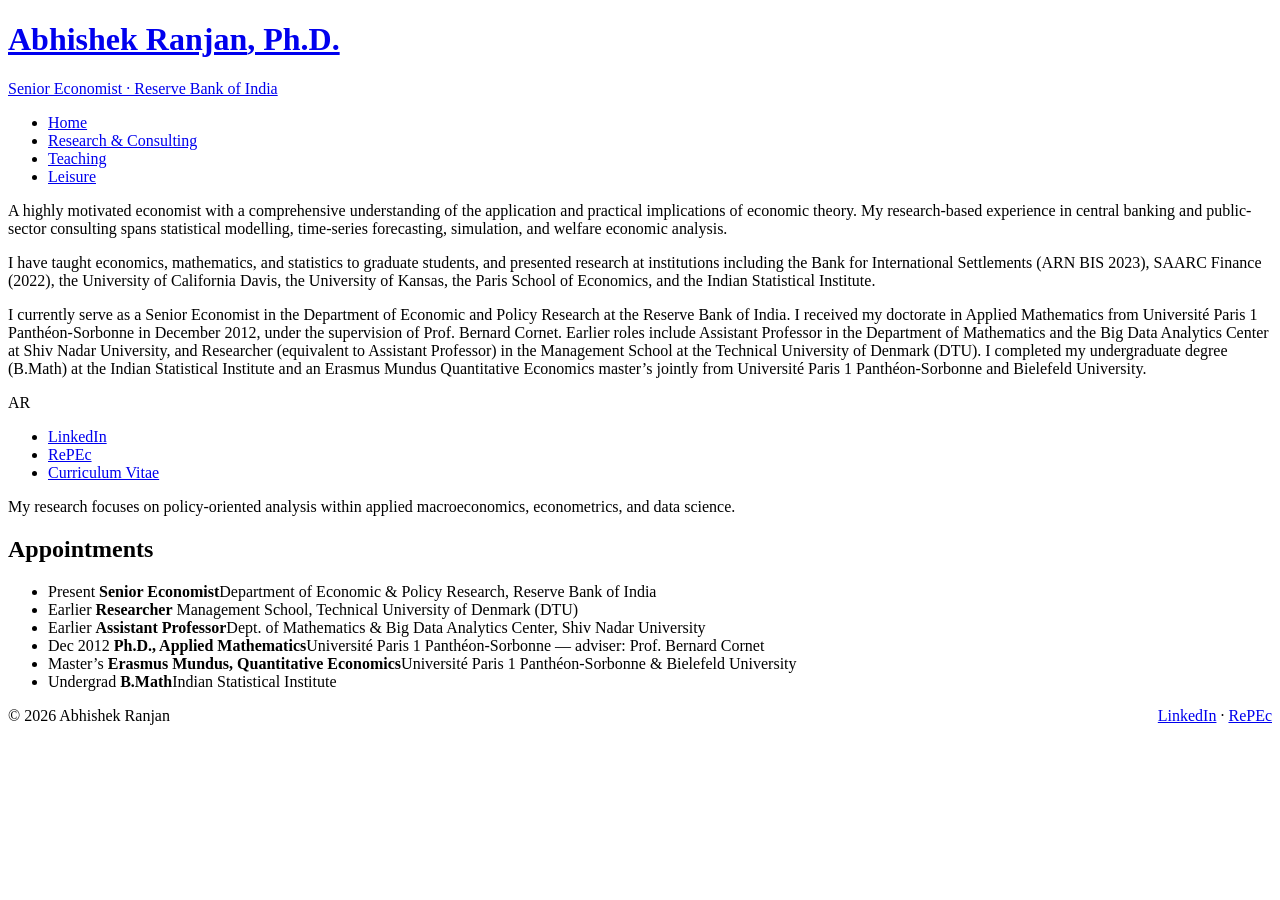
==== index.html @ cc07cfea "Add files via upload" ====
<!DOCTYPE html>
<html lang="en">
<head>
  <meta charset="UTF-8">
  <meta name="viewport" content="width=device-width, initial-scale=1.0">
  <title>Abhishek Ranjan, Ph.D.</title>
  <meta name="description" content="Abhishek Ranjan, Ph.D. — Senior Economist, Department of Economic and Policy Research, Reserve Bank of India. Applied macroeconomics, econometrics, and data science.">
  <link rel="preconnect" href="https://fonts.googleapis.com">
  <link rel="preconnect" href="https://fonts.gstatic.com" crossorigin>
  <link href="https://fonts.googleapis.com/css2?family=Spectral:ital,wght@0,300;0,500;0,600;1,400&family=Source+Serif+4:ital,opsz,wght@0,8..60,400;0,8..60,600;1,8..60,400&family=Inter:wght@400;500;600&display=swap" rel="stylesheet">
  <link rel="stylesheet" href="style.css">
</head>
<body>

  <header class="masthead">
    <div class="wrap masthead__inner">
      <a class="brand" href="index.html">
        <h1 class="brand__name">Abhishek Ranjan<span class="deg">, Ph.D.</span></h1>
        <div class="brand__role">Senior Economist &middot; Reserve Bank of India</div>
      </a>
    </div>
  </header>

  <nav class="nav" aria-label="Primary">
    <div class="wrap">
      <ul class="nav__list">
        <li><a href="index.html" aria-current="page">Home</a></li>
        <li><a href="research.html">Research &amp; Consulting</a></li>
        <li><a href="teaching.html">Teaching</a></li>
        <li><a href="leisure.html">Leisure</a></li>
      </ul>
    </div>
  </nav>

  <main>
    <div class="wrap">
      <section class="hero">
        <div class="hero__bio">
          <p>A highly motivated economist with a comprehensive understanding of the application and practical implications of economic theory. My research-based experience in central banking and public-sector consulting spans statistical modelling, time-series forecasting, simulation, and welfare economic analysis.</p>

          <p>I have taught economics, mathematics, and statistics to graduate students, and presented research at institutions including the Bank for International Settlements (ARN&nbsp;BIS&nbsp;2023), SAARC&nbsp;Finance (2022), the University of California&nbsp;Davis, the University of Kansas, the Paris School of Economics, and the Indian Statistical Institute.</p>

          <p>I currently serve as a Senior Economist in the Department of Economic and Policy Research at the Reserve Bank of India. I received my doctorate in Applied Mathematics from Universit&eacute; Paris&nbsp;1 Panth&eacute;on-Sorbonne in December&nbsp;2012, under the supervision of Prof.&nbsp;Bernard&nbsp;Cornet. Earlier roles include Assistant Professor in the Department of Mathematics and the Big Data Analytics Center at Shiv Nadar University, and Researcher (equivalent to Assistant Professor) in the Management School at the Technical University of Denmark (DTU). I completed my undergraduate degree (B.Math) at the Indian Statistical Institute and an Erasmus Mundus Quantitative Economics master&rsquo;s jointly from Universit&eacute; Paris&nbsp;1 Panth&eacute;on-Sorbonne and Bielefeld University.</p>
        </div>

        <aside class="hero__aside">
          <div class="avatar" aria-hidden="true">AR</div>
          <ul class="linklist">
            <li><a href="https://www.linkedin.com/in/abhishek-ranjan/" target="_blank" rel="noopener">LinkedIn</a></li>
            <li><a href="https://authors.repec.org/pro/pra760/" target="_blank" rel="noopener">RePEc</a></li>
            <li><a href="https://drive.google.com/file/d/1ZBOlLIemebpDx5hKwazUMTTmhmAqKeGt/view" target="_blank" rel="noopener">Curriculum Vitae</a></li>
          </ul>
        </aside>
      </section>

      <div class="focus">
        <p>My research focuses on policy-oriented analysis within applied macroeconomics, econometrics, and data science.</p>
      </div>

      <h2 class="sec">Appointments</h2>
      <ul class="rail">
        <li>
          <span class="when">Present</span>
          <span class="what"><strong>Senior Economist</strong><span>Department of Economic &amp; Policy Research, Reserve Bank of India</span></span>
        </li>
        <li>
          <span class="when">Earlier</span>
          <span class="what"><strong>Researcher</strong> <span>Management School, Technical University of Denmark (DTU)</span></span>
        </li>
        <li>
          <span class="when">Earlier</span>
          <span class="what"><strong>Assistant Professor</strong><span>Dept. of Mathematics &amp; Big Data Analytics Center, Shiv Nadar University</span></span>
        </li>
        <li>
          <span class="when">Dec 2012</span>
          <span class="what"><strong>Ph.D., Applied Mathematics</strong><span>Universit&eacute; Paris&nbsp;1 Panth&eacute;on-Sorbonne &mdash; adviser: Prof. Bernard Cornet</span></span>
        </li>
        <li>
          <span class="when">Master&rsquo;s</span>
          <span class="what"><strong>Erasmus Mundus, Quantitative Economics</strong><span>Universit&eacute; Paris&nbsp;1 Panth&eacute;on-Sorbonne &amp; Bielefeld University</span></span>
        </li>
        <li>
          <span class="when">Undergrad</span>
          <span class="what"><strong>B.Math</strong><span>Indian Statistical Institute</span></span>
        </li>
      </ul>
    </div>
  </main>

  <footer class="foot">
    <div class="wrap" style="display:flex;justify-content:space-between;gap:1rem;flex-wrap:wrap;width:100%;">
      <span>&copy; <span id="yr"></span> Abhishek Ranjan</span>
      <span><a href="https://www.linkedin.com/in/abhishek-ranjan/" target="_blank" rel="noopener">LinkedIn</a> &middot; <a href="https://authors.repec.org/pro/pra760/" target="_blank" rel="noopener">RePEc</a></span>
    </div>
  </footer>

  <script>document.getElementById('yr').textContent = new Date().getFullYear();</script>
</body>
</html>
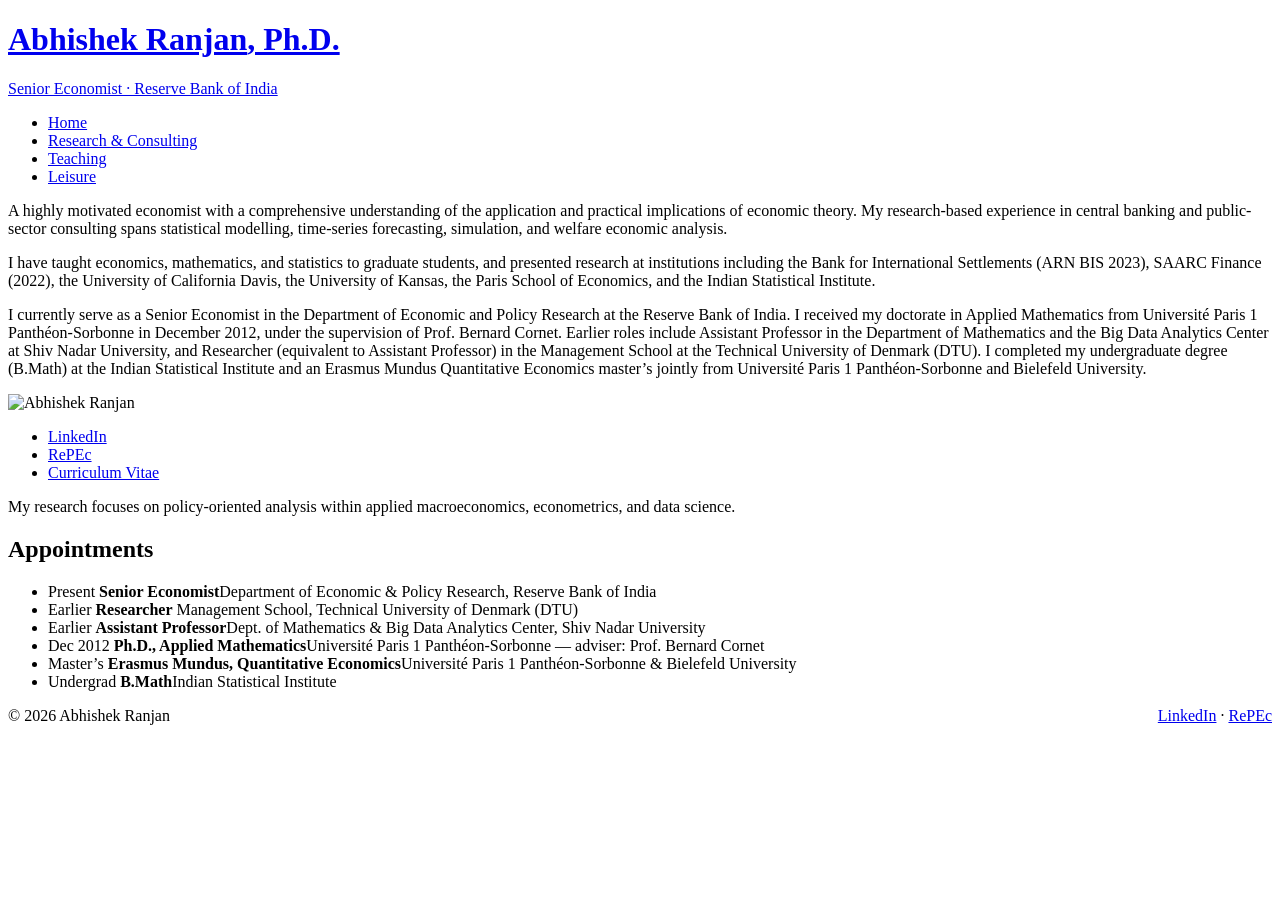
==== commit 0d6776d8: "Update avatar from div to img element Replaced avatar div with an image element for better visual re" ====
--- a/index.html
+++ b/index.html
@@ -1,14 +1,14 @@
 <!DOCTYPE html>
 <html lang="en">
-<head>
-  <meta charset="UTF-8">
-  <meta name="viewport" content="width=device-width, initial-scale=1.0">
-  <title>Abhishek Ranjan, Ph.D.</title>
-  <meta name="description" content="Abhishek Ranjan, Ph.D. — Senior Economist, Department of Economic and Policy Research, Reserve Bank of India. Applied macroeconomics, econometrics, and data science.">
-  <link rel="preconnect" href="https://fonts.googleapis.com">
-  <link rel="preconnect" href="https://fonts.gstatic.com" crossorigin>
-  <link href="https://fonts.googleapis.com/css2?family=Spectral:ital,wght@0,300;0,500;0,600;1,400&family=Source+Serif+4:ital,opsz,wght@0,8..60,400;0,8..60,600;1,8..60,400&family=Inter:wght@400;500;600&display=swap" rel="stylesheet">
-  <link rel="stylesheet" href="style.css">
+<head style="text-align: center;">
+    <meta charset="UTF-8">
+    <meta name="viewport" content="width=device-width, initial-scale=1.0">
+    <title>Abhishek Ranjan, Ph.D.</title> 
+    <meta name="description" content="Abhishek Ranjan, Ph.D. — Senior Economist, Department of Economic and Policy Research, Reserve Bank of India. Applied macroeconomics, econometrics, and data science.">
+    <link rel="preconnect" href="https://fonts.googleapis.com">
+    <link rel="preconnect" href="https://fonts.gstatic.com" crossorigin>
+    <link href="https://fonts.googleapis.com/css2?family=Spectral:ital,wght@0,300;0,500;0,600;1,400&family=Source+Serif+4:ital,opsz,wght@0,8..60,400;0,8..60,600;1,8..60,400&family=Inter:wght@400;500;600&display=swap" rel="stylesheet">
+    <link rel="stylesheet" href="style.css">
 </head>
 <body>
 
@@ -44,7 +44,7 @@
         </div>
 
         <aside class="hero__aside">
-          <div class="avatar" aria-hidden="true">AR</div>
+          <img class="avatar" src="photo.jpg" alt="Abhishek Ranjan" style="object-fit:cover;">
           <ul class="linklist">
             <li><a href="https://www.linkedin.com/in/abhishek-ranjan/" target="_blank" rel="noopener">LinkedIn</a></li>
             <li><a href="https://authors.repec.org/pro/pra760/" target="_blank" rel="noopener">RePEc</a></li>
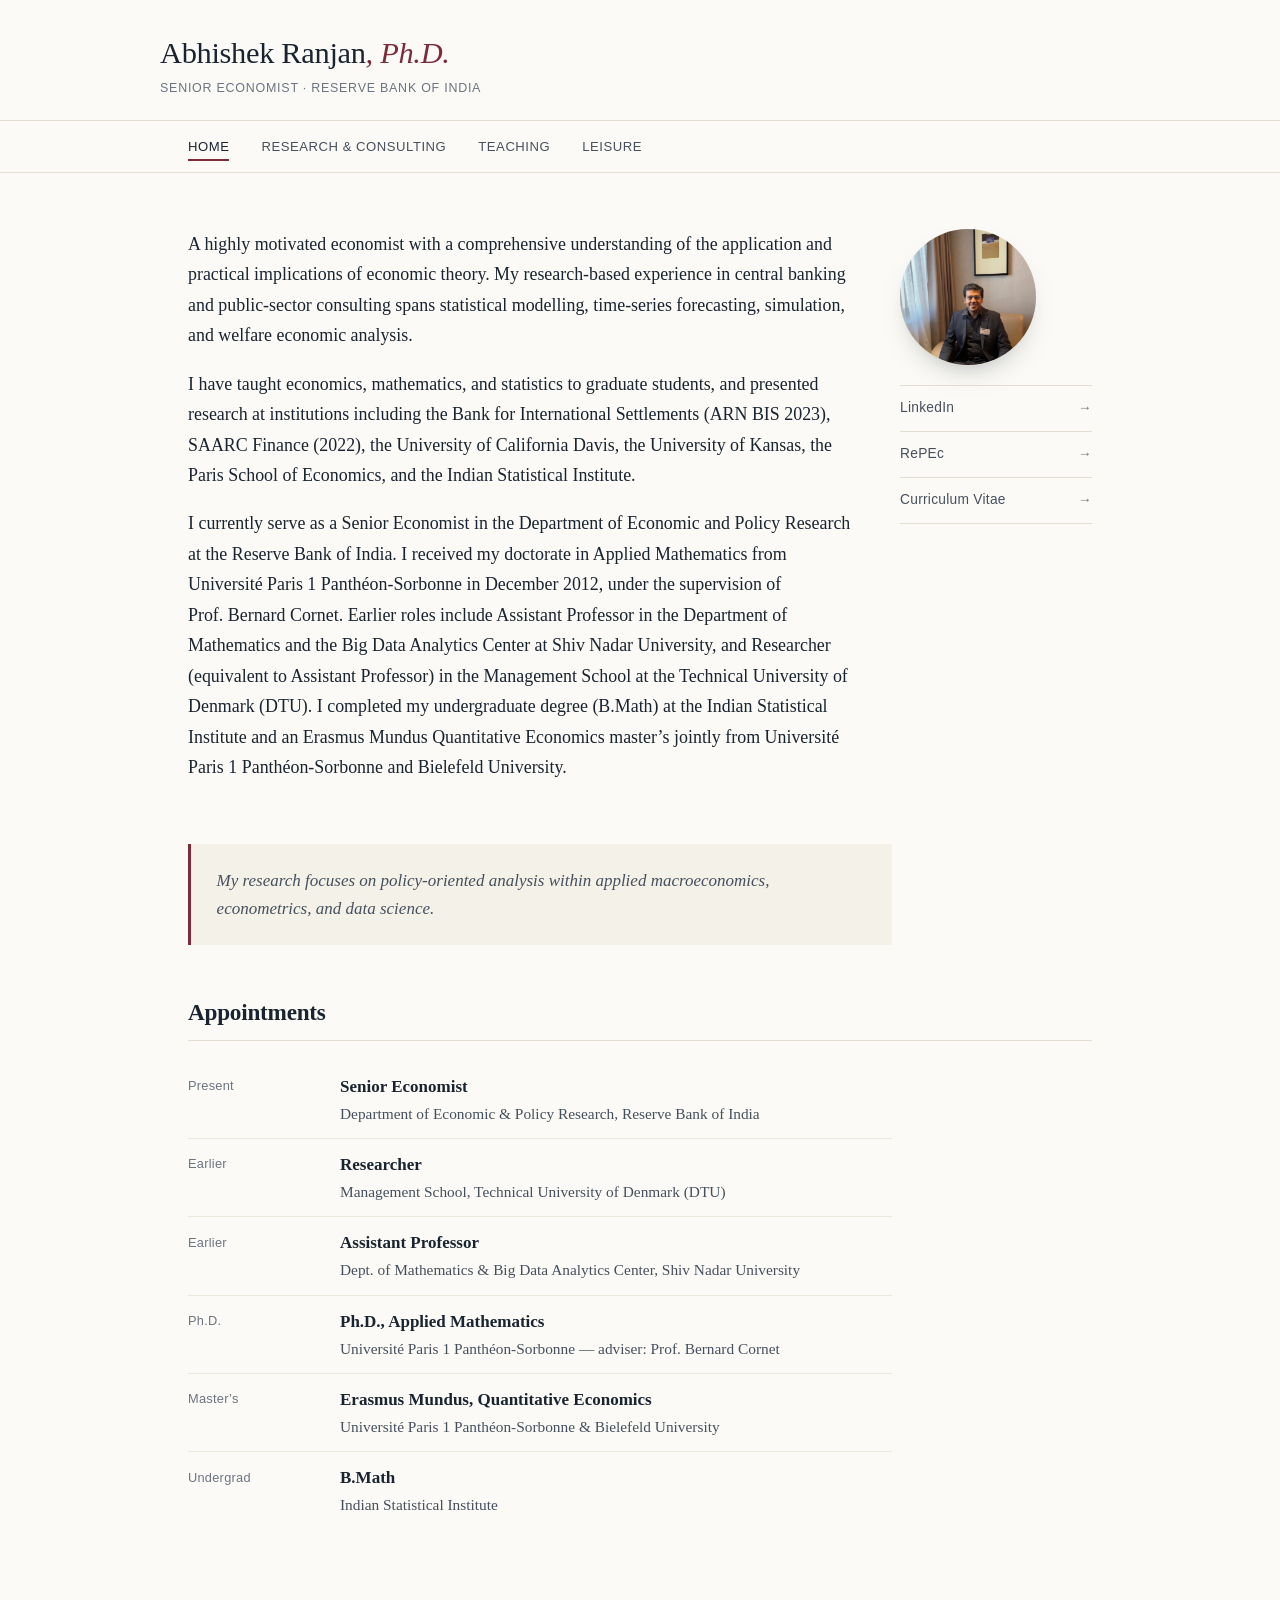
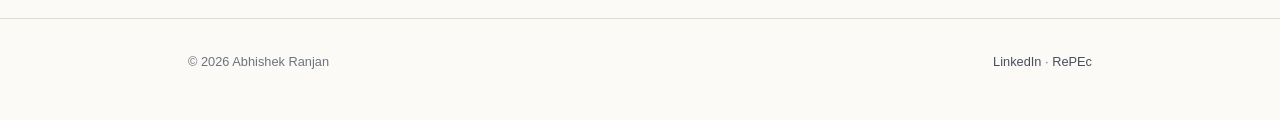
==== commit d576d810: "Update education details in index.html" ====
--- a/index.html
+++ b/index.html
@@ -72,7 +72,7 @@
           <span class="what"><strong>Assistant Professor</strong><span>Dept. of Mathematics &amp; Big Data Analytics Center, Shiv Nadar University</span></span>
         </li>
         <li>
-          <span class="when">Dec 2012</span>
+          <span class="when">Ph.D.</span>
           <span class="what"><strong>Ph.D., Applied Mathematics</strong><span>Universit&eacute; Paris&nbsp;1 Panth&eacute;on-Sorbonne &mdash; adviser: Prof. Bernard Cornet</span></span>
         </li>
         <li>
--- a/style.css
+++ b/style.css
@@ -0,0 +1,300 @@
+/* ==========================================================================
+   Abhishek Ranjan — academic site
+   Classic / scholarly: deep ink navy on warm paper, muted burgundy accent.
+   ========================================================================== */
+
+:root {
+  --ink:        #1a2430;   /* primary text, headings            */
+  --ink-soft:   #46505d;   /* secondary text                    */
+  --muted:      #6c7480;   /* captions, dates, meta             */
+  --paper:      #fbfaf6;   /* page background                   */
+  --paper-2:    #f4f1e9;   /* recessed panels                   */
+  --accent:     #7c2b3b;   /* muted burgundy                    */
+  --accent-ink: #5e2029;   /* darker burgundy for hovers        */
+  --line:       #e3ddd0;   /* hairline rules                    */
+  --line-soft:  #ece7db;
+
+  --serif:  "Spectral", Georgia, "Times New Roman", serif;
+  --body:   "Source Serif 4", Georgia, serif;
+  --ui:     "Inter", -apple-system, BlinkMacSystemFont, "Segoe UI", sans-serif;
+
+  --measure: 44rem;        /* comfortable reading column        */
+  --wide:    60rem;
+}
+
+/* ---- reset ------------------------------------------------------------- */
+*, *::before, *::after { box-sizing: border-box; }
+html { -webkit-text-size-adjust: 100%; scroll-behavior: smooth; }
+body {
+  margin: 0;
+  background: var(--paper);
+  color: var(--ink);
+  font-family: var(--body);
+  font-size: 1.0625rem;
+  line-height: 1.65;
+  font-weight: 400;
+  -webkit-font-smoothing: antialiased;
+  text-rendering: optimizeLegibility;
+}
+img { max-width: 100%; display: block; }
+a { color: var(--accent); text-decoration: none; }
+a:hover { color: var(--accent-ink); text-decoration: underline; text-underline-offset: 2px; }
+
+/* ---- layout shell ------------------------------------------------------ */
+.wrap { width: 100%; max-width: var(--wide); margin: 0 auto; padding: 0 1.75rem; }
+
+/* ---- masthead ---------------------------------------------------------- */
+.masthead {
+  border-bottom: 1px solid var(--line);
+  background: var(--paper);
+}
+.masthead__inner {
+  display: flex;
+  align-items: baseline;
+  justify-content: space-between;
+  gap: 1.5rem;
+  padding: 2.4rem 0 1.4rem;
+  flex-wrap: wrap;
+}
+.brand { text-decoration: none; color: var(--ink); }
+.brand:hover { text-decoration: none; }
+.brand__name {
+  font-family: var(--serif);
+  font-weight: 500;
+  font-size: 1.9rem;
+  letter-spacing: -0.01em;
+  line-height: 1.05;
+  margin: 0;
+}
+.brand__name .deg { color: var(--accent); font-style: italic; font-weight: 400; }
+.brand__role {
+  font-family: var(--ui);
+  font-size: 0.78rem;
+  letter-spacing: 0.06em;
+  text-transform: uppercase;
+  color: var(--muted);
+  margin-top: 0.45rem;
+}
+
+/* ---- navigation -------------------------------------------------------- */
+.nav {
+  border-bottom: 1px solid var(--line);
+  background: var(--paper);
+  position: sticky;
+  top: 0;
+  z-index: 20;
+}
+.nav__list {
+  display: flex;
+  gap: 2rem;
+  list-style: none;
+  margin: 0;
+  padding: 0.9rem 0;
+  font-family: var(--ui);
+  font-size: 0.82rem;
+  letter-spacing: 0.04em;
+  text-transform: uppercase;
+  flex-wrap: wrap;
+}
+.nav__list a {
+  color: var(--ink-soft);
+  text-decoration: none;
+  padding-bottom: 0.35rem;
+  border-bottom: 2px solid transparent;
+  transition: color .15s, border-color .15s;
+}
+.nav__list a:hover { color: var(--accent); }
+.nav__list a[aria-current="page"] {
+  color: var(--ink);
+  border-bottom-color: var(--accent);
+}
+
+/* ---- generic sections -------------------------------------------------- */
+main { padding: 3.5rem 0 4.5rem; }
+.lede { max-width: var(--measure); }
+
+.eyebrow {
+  font-family: var(--ui);
+  font-size: 0.74rem;
+  letter-spacing: 0.14em;
+  text-transform: uppercase;
+  color: var(--accent);
+  margin: 0 0 0.9rem;
+  display: flex;
+  align-items: center;
+  gap: 0.75rem;
+}
+.eyebrow::after {
+  content: "";
+  flex: 1;
+  height: 1px;
+  background: var(--line);
+}
+
+h1.page-title {
+  font-family: var(--serif);
+  font-weight: 500;
+  font-size: clamp(2rem, 5vw, 2.8rem);
+  line-height: 1.08;
+  letter-spacing: -0.015em;
+  margin: 0 0 1.5rem;
+}
+
+h2.sec {
+  font-family: var(--serif);
+  font-weight: 600;
+  font-size: 1.45rem;
+  letter-spacing: -0.01em;
+  margin: 3rem 0 0.35rem;
+  padding-bottom: 0.5rem;
+  border-bottom: 1px solid var(--line);
+}
+h3.sub {
+  font-family: var(--ui);
+  font-weight: 600;
+  font-size: 0.8rem;
+  letter-spacing: 0.09em;
+  text-transform: uppercase;
+  color: var(--ink-soft);
+  margin: 1.8rem 0 0.6rem;
+}
+p { max-width: var(--measure); }
+
+/* ---- home hero --------------------------------------------------------- */
+.hero { display: grid; grid-template-columns: 1fr; gap: 2.5rem; }
+@media (min-width: 46rem) {
+  .hero { grid-template-columns: minmax(0,1fr) 12rem; }
+}
+.hero__bio p { font-size: 1.12rem; line-height: 1.7; }
+.hero__bio p:first-of-type { margin-top: 0; }
+
+.hero__aside { align-self: start; }
+.avatar {
+  width: 8.5rem; height: 8.5rem;
+  border-radius: 50%;
+  background: var(--ink);
+  color: var(--paper);
+  display: flex; align-items: center; justify-content: center;
+  font-family: var(--serif); font-size: 2.6rem; font-weight: 500;
+  letter-spacing: 0.02em;
+  margin-bottom: 1.25rem;
+  box-shadow: 0 1px 0 var(--line), 0 14px 30px -18px rgba(26,36,48,.5);
+}
+
+/* link column */
+.linklist { list-style: none; margin: 0; padding: 0; font-family: var(--ui); }
+.linklist li { border-top: 1px solid var(--line); }
+.linklist li:last-child { border-bottom: 1px solid var(--line); }
+.linklist a {
+  display: flex; align-items: center; justify-content: space-between;
+  padding: 0.7rem 0;
+  font-size: 0.86rem; letter-spacing: 0.02em;
+  color: var(--ink-soft); text-decoration: none;
+}
+.linklist a:hover { color: var(--accent); }
+.linklist a::after { content: "\2192"; color: var(--muted); }
+.linklist a:hover::after { color: var(--accent); }
+
+/* ---- research-theme / focus callout ------------------------------------ */
+.focus {
+  margin: 2.75rem 0 0;
+  padding: 1.4rem 1.6rem;
+  background: var(--paper-2);
+  border-left: 3px solid var(--accent);
+  max-width: var(--measure);
+}
+.focus p { margin: 0; font-style: italic; color: var(--ink-soft); }
+
+/* ---- affiliations timeline -------------------------------------------- */
+.rail { list-style: none; margin: 1.25rem 0 0; padding: 0; max-width: var(--measure); }
+.rail li {
+  display: grid; grid-template-columns: 8.5rem 1fr; gap: 1rem;
+  padding: 0.75rem 0; border-top: 1px solid var(--line-soft);
+}
+.rail li:first-child { border-top: 0; }
+.rail .when { font-family: var(--ui); font-size: 0.8rem; color: var(--muted); letter-spacing: 0.02em; padding-top: 0.15rem; }
+.rail .what strong { font-weight: 600; }
+.rail .what span { display: block; color: var(--ink-soft); font-size: 0.96rem; }
+@media (max-width: 34rem) {
+  .rail li { grid-template-columns: 1fr; gap: 0.15rem; }
+}
+
+/* ---- reference list (publications) ------------------------------------- */
+.refs { list-style: none; margin: 0.5rem 0 0; padding: 0; max-width: var(--measure); counter-reset: ref; }
+.refs li {
+  padding: 0.85rem 0 0.85rem 2.4rem;
+  border-top: 1px solid var(--line-soft);
+  position: relative;
+  line-height: 1.55;
+}
+.refs li:first-child { border-top: 0; }
+.refs li::before {
+  counter-increment: ref;
+  content: counter(ref);
+  position: absolute; left: 0; top: 0.95rem;
+  font-family: var(--ui); font-size: 0.72rem; font-weight: 600;
+  color: var(--accent);
+  width: 1.6rem; text-align: right;
+}
+.refs .venue { color: var(--muted); font-style: italic; }
+.refs .status {
+  display: inline-block;
+  font-family: var(--ui); font-size: 0.66rem; letter-spacing: 0.06em; text-transform: uppercase;
+  color: var(--accent); border: 1px solid var(--line);
+  padding: 0.05rem 0.4rem; border-radius: 2px; margin-left: 0.4rem;
+  vertical-align: 0.08em;
+}
+
+/* plain listing (WIP, projects, consulting) */
+.plain { list-style: none; margin: 0.4rem 0 0; padding: 0; max-width: var(--measure); }
+.plain li {
+  padding: 0.55rem 0 0.55rem 1.25rem; position: relative;
+  border-top: 1px solid var(--line-soft); line-height: 1.55;
+}
+.plain li:first-child { border-top: 0; }
+.plain li::before {
+  content: ""; position: absolute; left: 0; top: 1.15rem;
+  width: 5px; height: 5px; background: var(--accent); border-radius: 50%;
+}
+
+/* ---- seminars: dated two-column list ----------------------------------- */
+.dated { list-style: none; margin: 0.5rem 0 0; padding: 0; max-width: var(--measure); }
+.dated li {
+  display: grid; grid-template-columns: 5.5rem 1fr; gap: 1.1rem;
+  padding: 0.55rem 0; border-top: 1px solid var(--line-soft);
+}
+.dated li:first-child { border-top: 0; }
+.dated .d { font-family: var(--ui); font-size: 0.78rem; color: var(--accent); letter-spacing: 0.02em; padding-top: 0.12rem; white-space: nowrap; }
+.dated .e { color: var(--ink-soft); }
+
+/* ---- doc chips --------------------------------------------------------- */
+.docs { display: flex; flex-wrap: wrap; gap: 0.6rem; margin: 0.8rem 0 0; padding: 0; list-style: none; }
+.docs a {
+  font-family: var(--ui); font-size: 0.82rem;
+  display: inline-flex; align-items: center; gap: 0.45rem;
+  padding: 0.5rem 0.85rem; border: 1px solid var(--line);
+  border-radius: 3px; color: var(--ink-soft); text-decoration: none;
+  background: var(--paper); transition: border-color .15s, color .15s;
+}
+.docs a:hover { border-color: var(--accent); color: var(--accent); }
+.docs a::before { content: "\25A2"; color: var(--accent); }
+
+/* ---- footer ------------------------------------------------------------ */
+.foot {
+  border-top: 1px solid var(--line);
+  margin-top: 1rem;
+  padding: 2rem 0 3rem;
+  font-family: var(--ui);
+  font-size: 0.8rem;
+  color: var(--muted);
+  display: flex; justify-content: space-between; gap: 1rem; flex-wrap: wrap;
+}
+.foot a { color: var(--ink-soft); }
+.foot a:hover { color: var(--accent); }
+
+/* ---- accessibility ----------------------------------------------------- */
+:focus-visible { outline: 2px solid var(--accent); outline-offset: 3px; border-radius: 2px; }
+@media (prefers-reduced-motion: reduce) {
+  html { scroll-behavior: auto; }
+  * { transition: none !important; }
+}
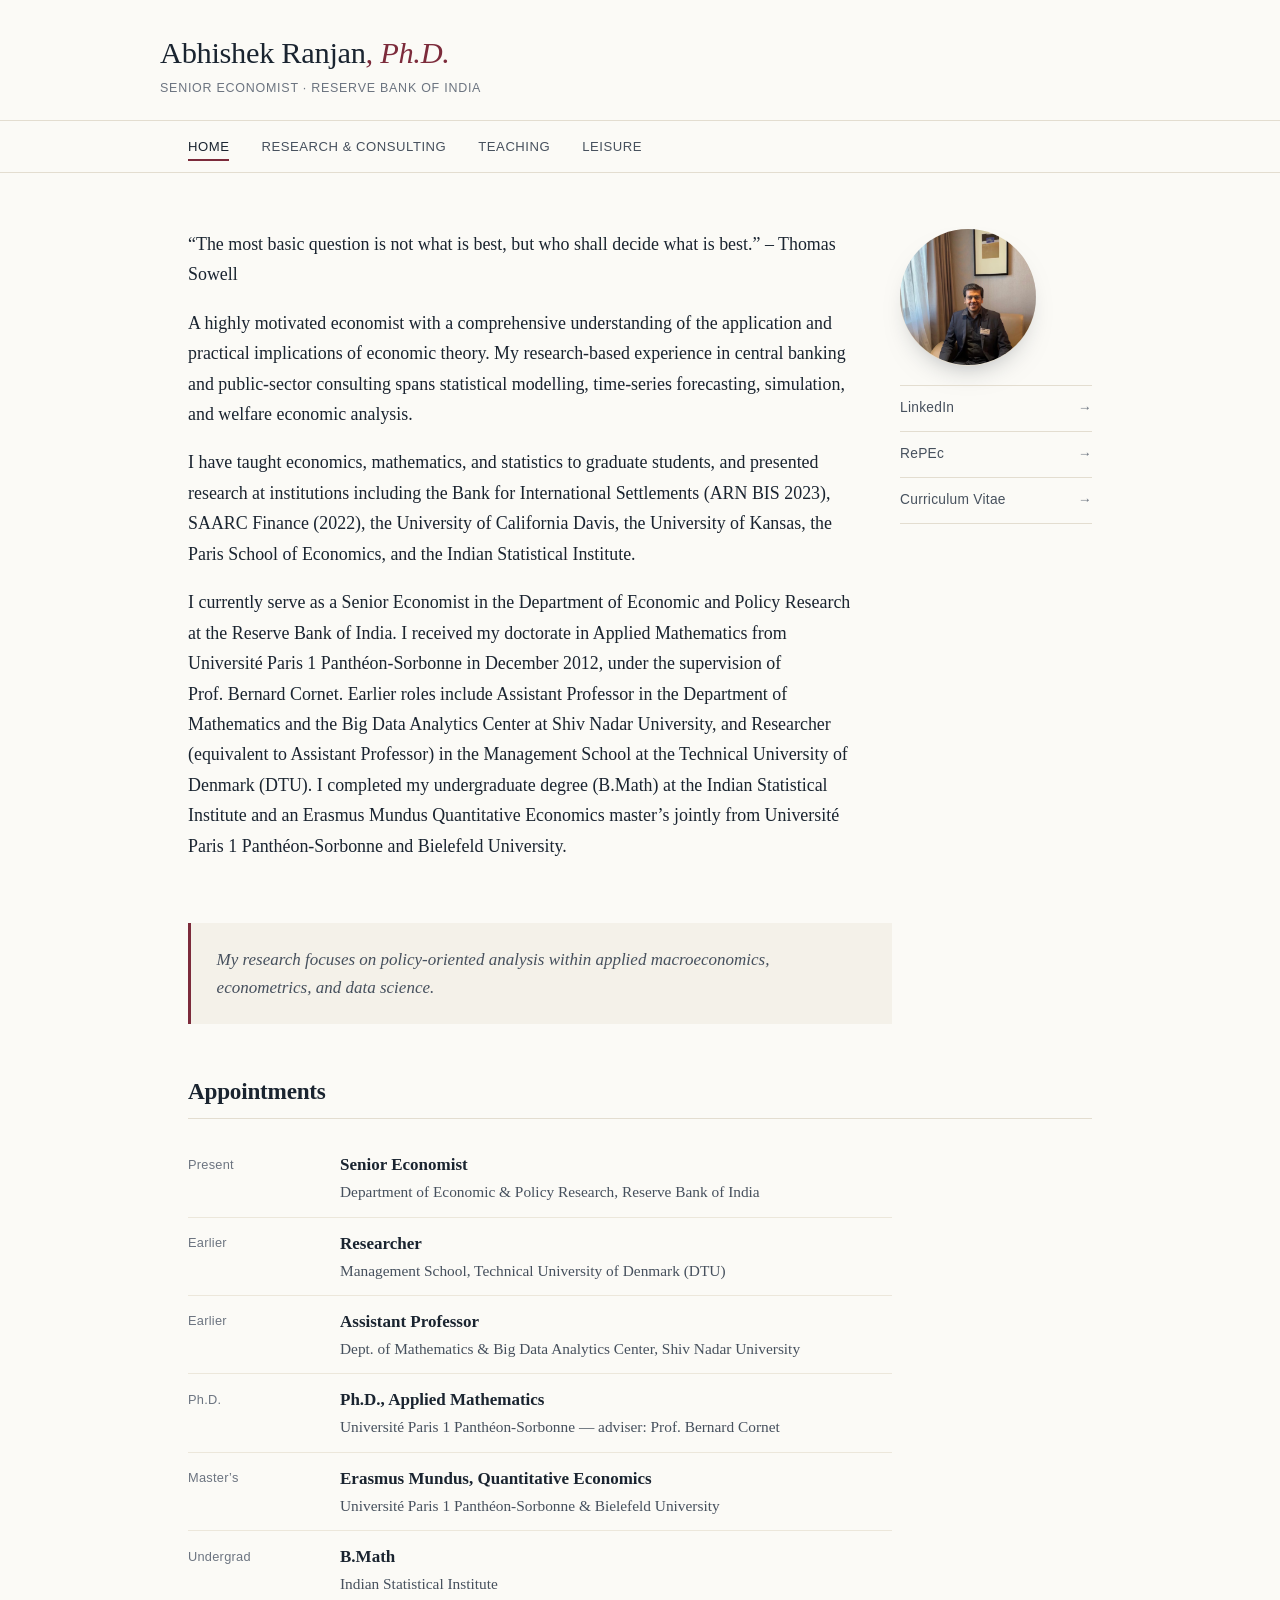
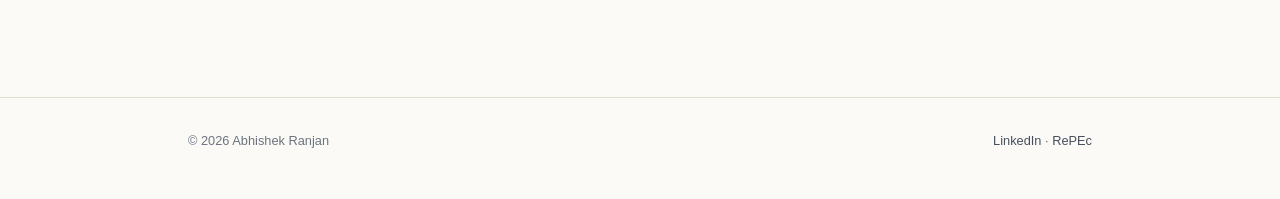
==== commit 96563596: "Add quote by Thomas Sowell to index.html" ====
--- a/index.html
+++ b/index.html
@@ -36,6 +36,7 @@
     <div class="wrap">
       <section class="hero">
         <div class="hero__bio">
+          <p class="page-title">“The most basic question is not what is best, but who shall decide what is best.” – Thomas Sowell</p>
           <p>A highly motivated economist with a comprehensive understanding of the application and practical implications of economic theory. My research-based experience in central banking and public-sector consulting spans statistical modelling, time-series forecasting, simulation, and welfare economic analysis.</p>
 
           <p>I have taught economics, mathematics, and statistics to graduate students, and presented research at institutions including the Bank for International Settlements (ARN&nbsp;BIS&nbsp;2023), SAARC&nbsp;Finance (2022), the University of California&nbsp;Davis, the University of Kansas, the Paris School of Economics, and the Indian Statistical Institute.</p>
